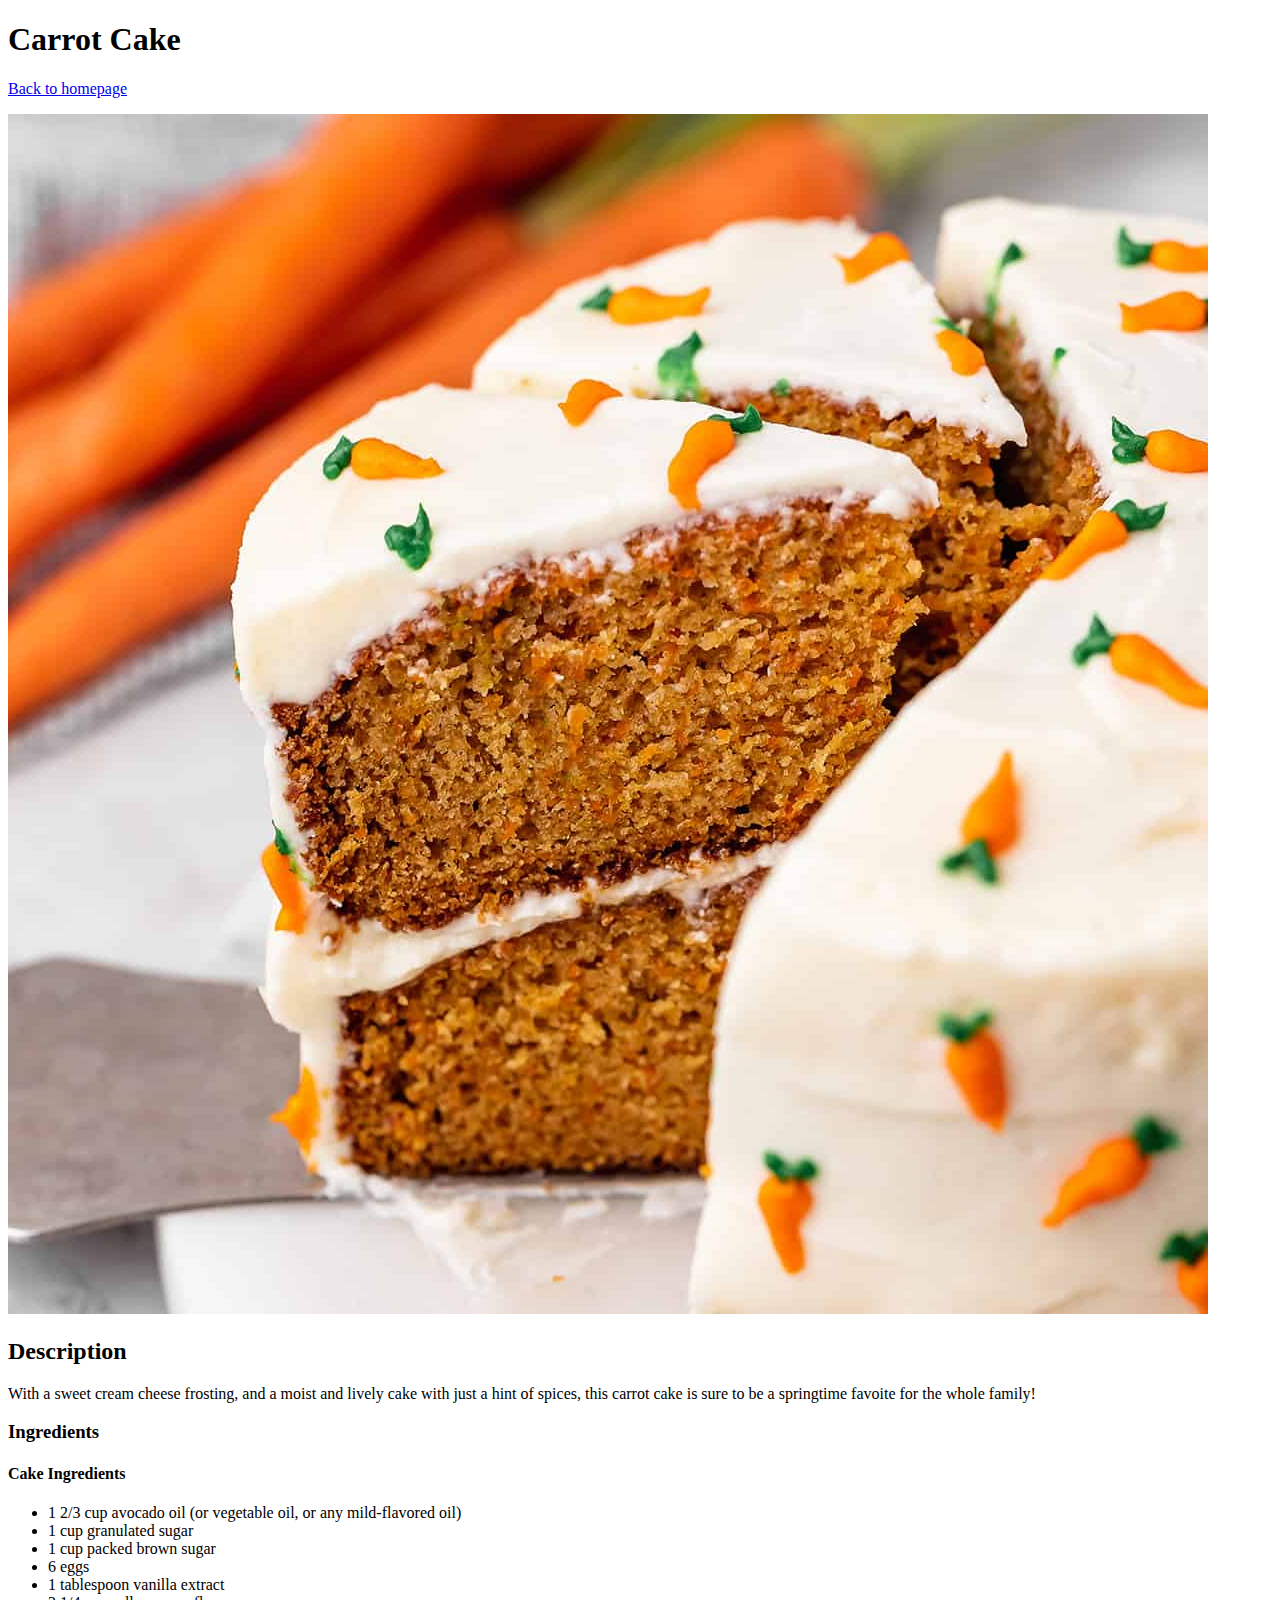
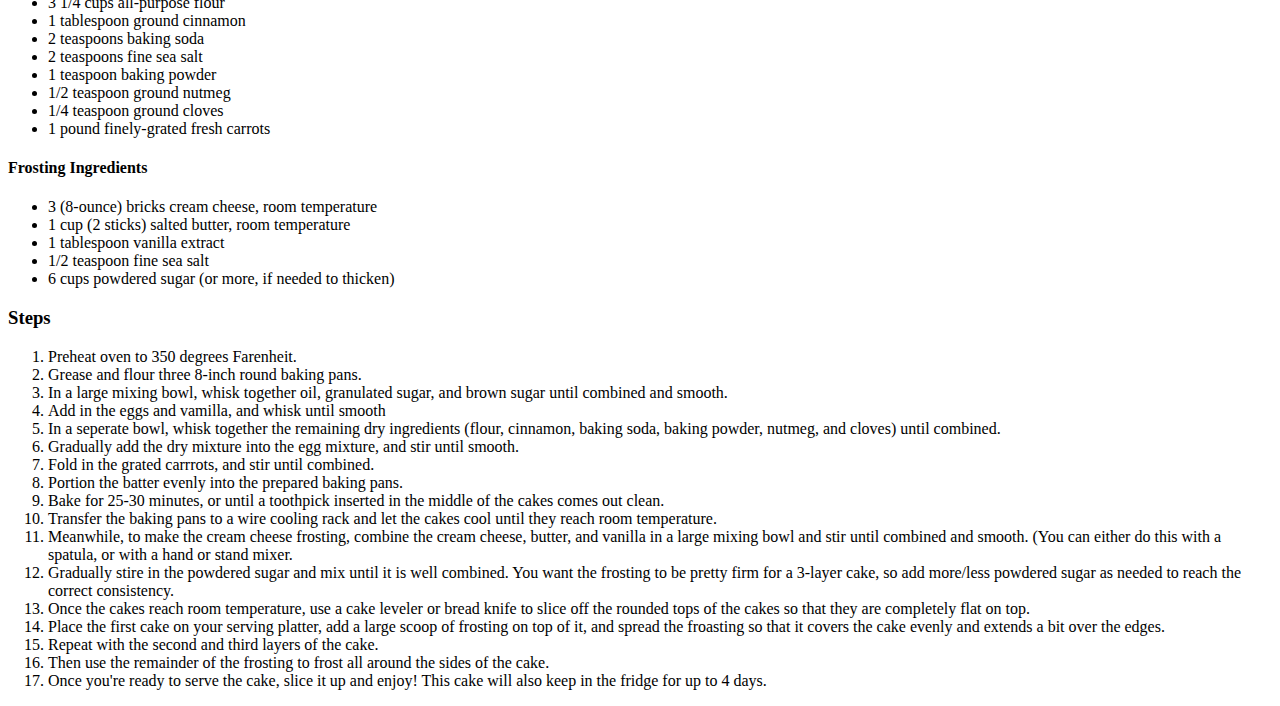
==== recipes/carrot-cake.html @ 6604dfc5 "Add Carrot Cake recipe and updated index.html navigation." ====
<!DOCTYPE html>
<html lang="en">
    <head>
        <meta charset="utf-8">
        <title>Carrot Cake</title>
    </head>
    <body>
        <h1>Carrot Cake</h1>
        <p><a href="../index.html">Back to homepage</a></p>
        <img src="../img/carrot-cake.jpeg" alt="A delicious carrot cake with cream cheese frosting.">
        <h2>Description</h2>
        <p>
            With a sweet cream cheese frosting, and a moist and lively cake with just a hint of spices, this carrot cake is sure to be a springtime favoite for the whole family!
        </p>
        <h3>Ingredients</h3>
        <h4>Cake Ingredients</h4>
        <ul>
            <li>1 2/3 cup avocado oil (or vegetable oil, or any mild-flavored oil)</li>
            <li>1 cup granulated sugar</li>
            <li>1 cup packed brown sugar</li>
            <li>6 eggs</li>
            <li>1 tablespoon vanilla extract</li>
            <li>3 1/4 cups all-purpose flour</li>
            <li>1 tablespoon ground cinnamon</li>
            <li>2 teaspoons baking soda</li>
            <li>2 teaspoons fine sea salt</li>
            <li>1 teaspoon baking powder</li>
            <li>1/2 teaspoon ground nutmeg</li>
            <li>1/4 teaspoon ground cloves</li>
            <li>1 pound finely-grated fresh carrots</li>
        </ul>
        <h4>Frosting Ingredients</h4>
        <ul>
            <li>3 (8-ounce) bricks cream cheese, room temperature</li>
            <li>1 cup (2 sticks) salted butter, room temperature</li>
            <li>1 tablespoon vanilla extract</li>
            <li>1/2 teaspoon fine sea salt</li>
            <li>6 cups powdered sugar (or more, if needed to thicken)</li>
        </ul>
        <h3>Steps</h3>
        <ol>
            <li>Preheat oven to 350 degrees Farenheit.</li>
            <li>Grease and flour three 8-inch round baking pans.</li>
            <li>In a large mixing bowl, whisk together oil, granulated sugar, and brown sugar until combined and smooth.</li>
            <li>Add in the eggs and vamilla, and whisk until smooth</li>
            <li>In a seperate bowl, whisk together the remaining dry ingredients (flour, cinnamon, baking soda, baking powder, nutmeg, and cloves) until combined.</li>
            <li>Gradually add the dry mixture into the egg mixture, and stir until smooth.</li>
            <li>Fold in the grated carrrots, and stir until combined.</li>
            <li>Portion the batter evenly into the prepared baking pans.</li>
            <li>Bake for 25-30 minutes, or until a toothpick inserted in the middle of the cakes comes out clean.</li>
            <li>Transfer the baking pans to a wire cooling rack and let the cakes cool until they reach room temperature.</li>
            <li>Meanwhile, to make the cream cheese frosting, combine the cream cheese, butter, and vanilla in a large mixing bowl and stir until combined and smooth. (You can either do this with a spatula, or with a hand or stand mixer.</li>
            <li>Gradually stire in the powdered sugar and mix until it is well combined. You want the frosting to be pretty firm for a 3-layer cake, so add more/less powdered sugar as needed to reach the correct consistency.</li>
            <li>Once the cakes reach room temperature, use a cake leveler or bread knife to slice off the rounded tops of the cakes so that they are completely flat on top.</li>
            <li>Place the first cake on your serving platter, add a large scoop of frosting on top of it, and spread the froasting so that it covers the cake evenly and extends a bit over the edges.</li>
            <li>Repeat with the second and third layers of the cake.</li>
            <li>Then use the remainder of the frosting to frost all around the sides of the cake.</li>
            <li>Once you're ready to serve the cake, slice it up and enjoy! This cake will also keep in the fridge for up to 4 days.</li>
        </ol>
    </body>
</html>
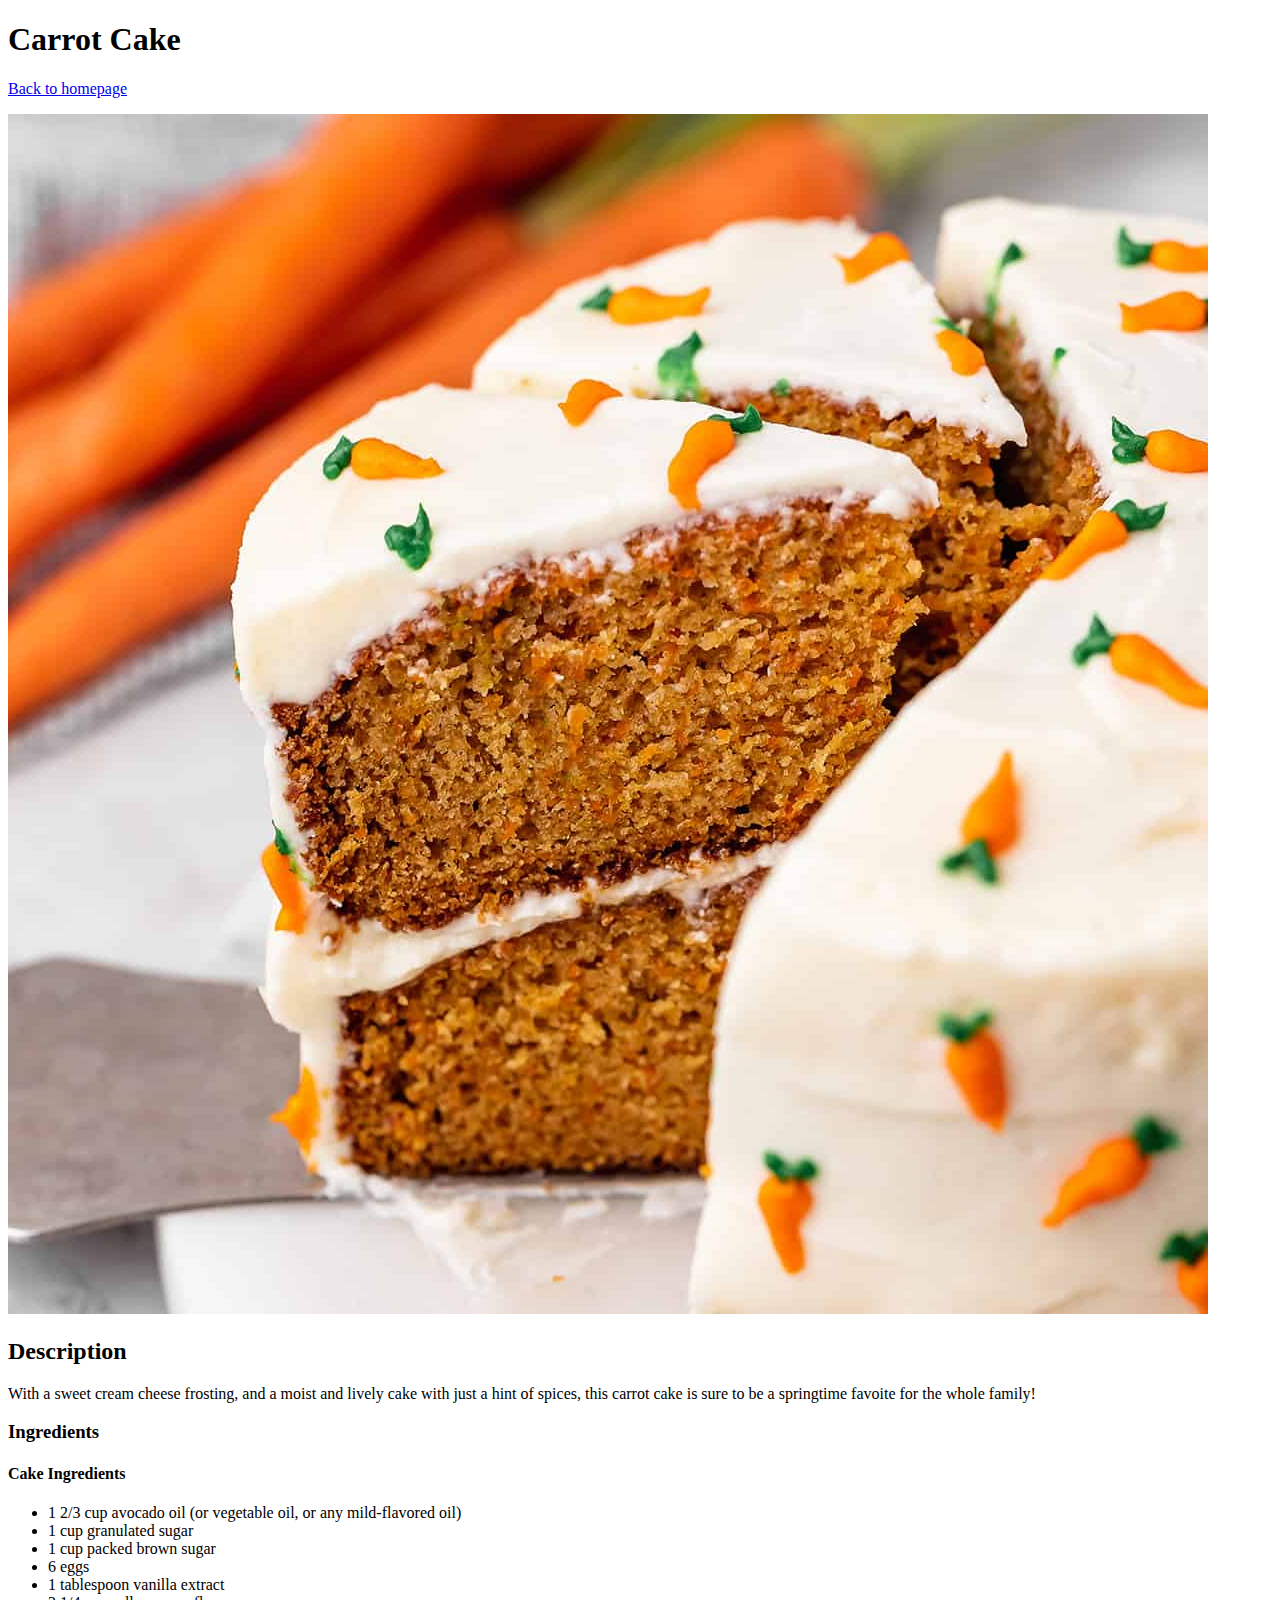
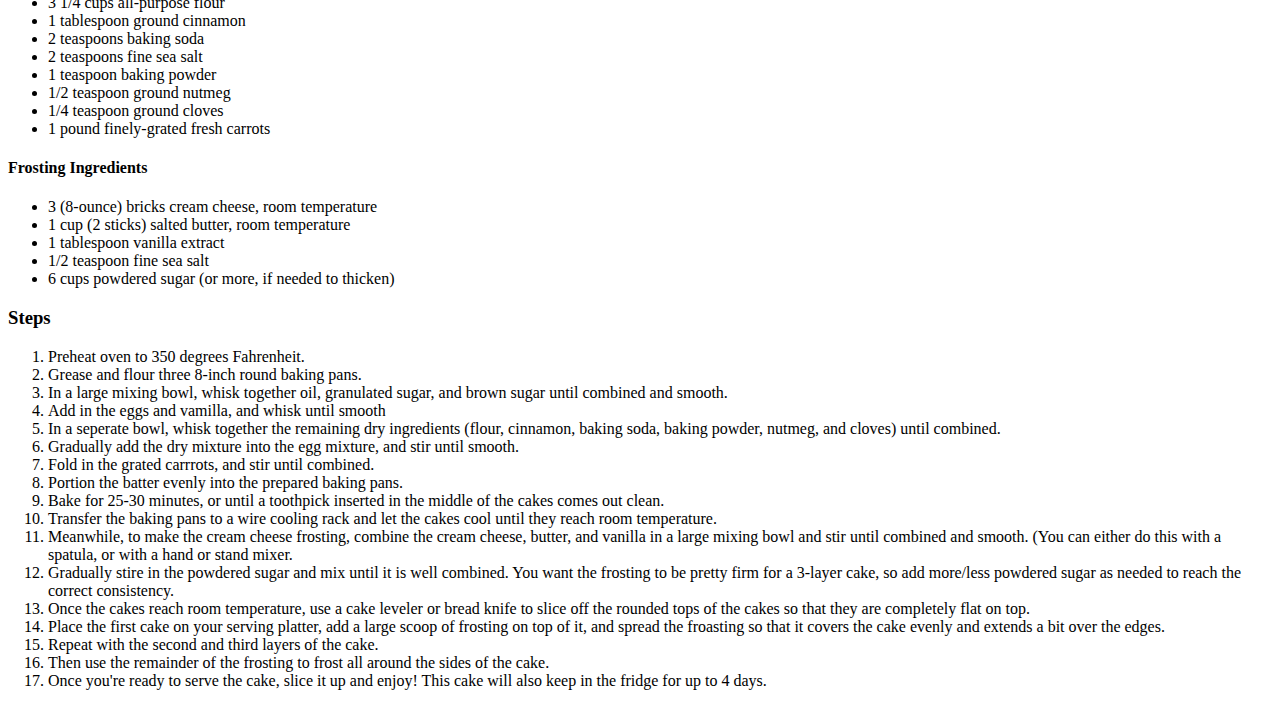
==== commit 0f3c205c: "Fixed a typo" ====
--- a/recipes/carrot-cake.html
+++ b/recipes/carrot-cake.html
@@ -39,7 +39,7 @@
         </ul>
         <h3>Steps</h3>
         <ol>
-            <li>Preheat oven to 350 degrees Farenheit.</li>
+            <li>Preheat oven to 350 degrees Fahrenheit.</li>
             <li>Grease and flour three 8-inch round baking pans.</li>
             <li>In a large mixing bowl, whisk together oil, granulated sugar, and brown sugar until combined and smooth.</li>
             <li>Add in the eggs and vamilla, and whisk until smooth</li>
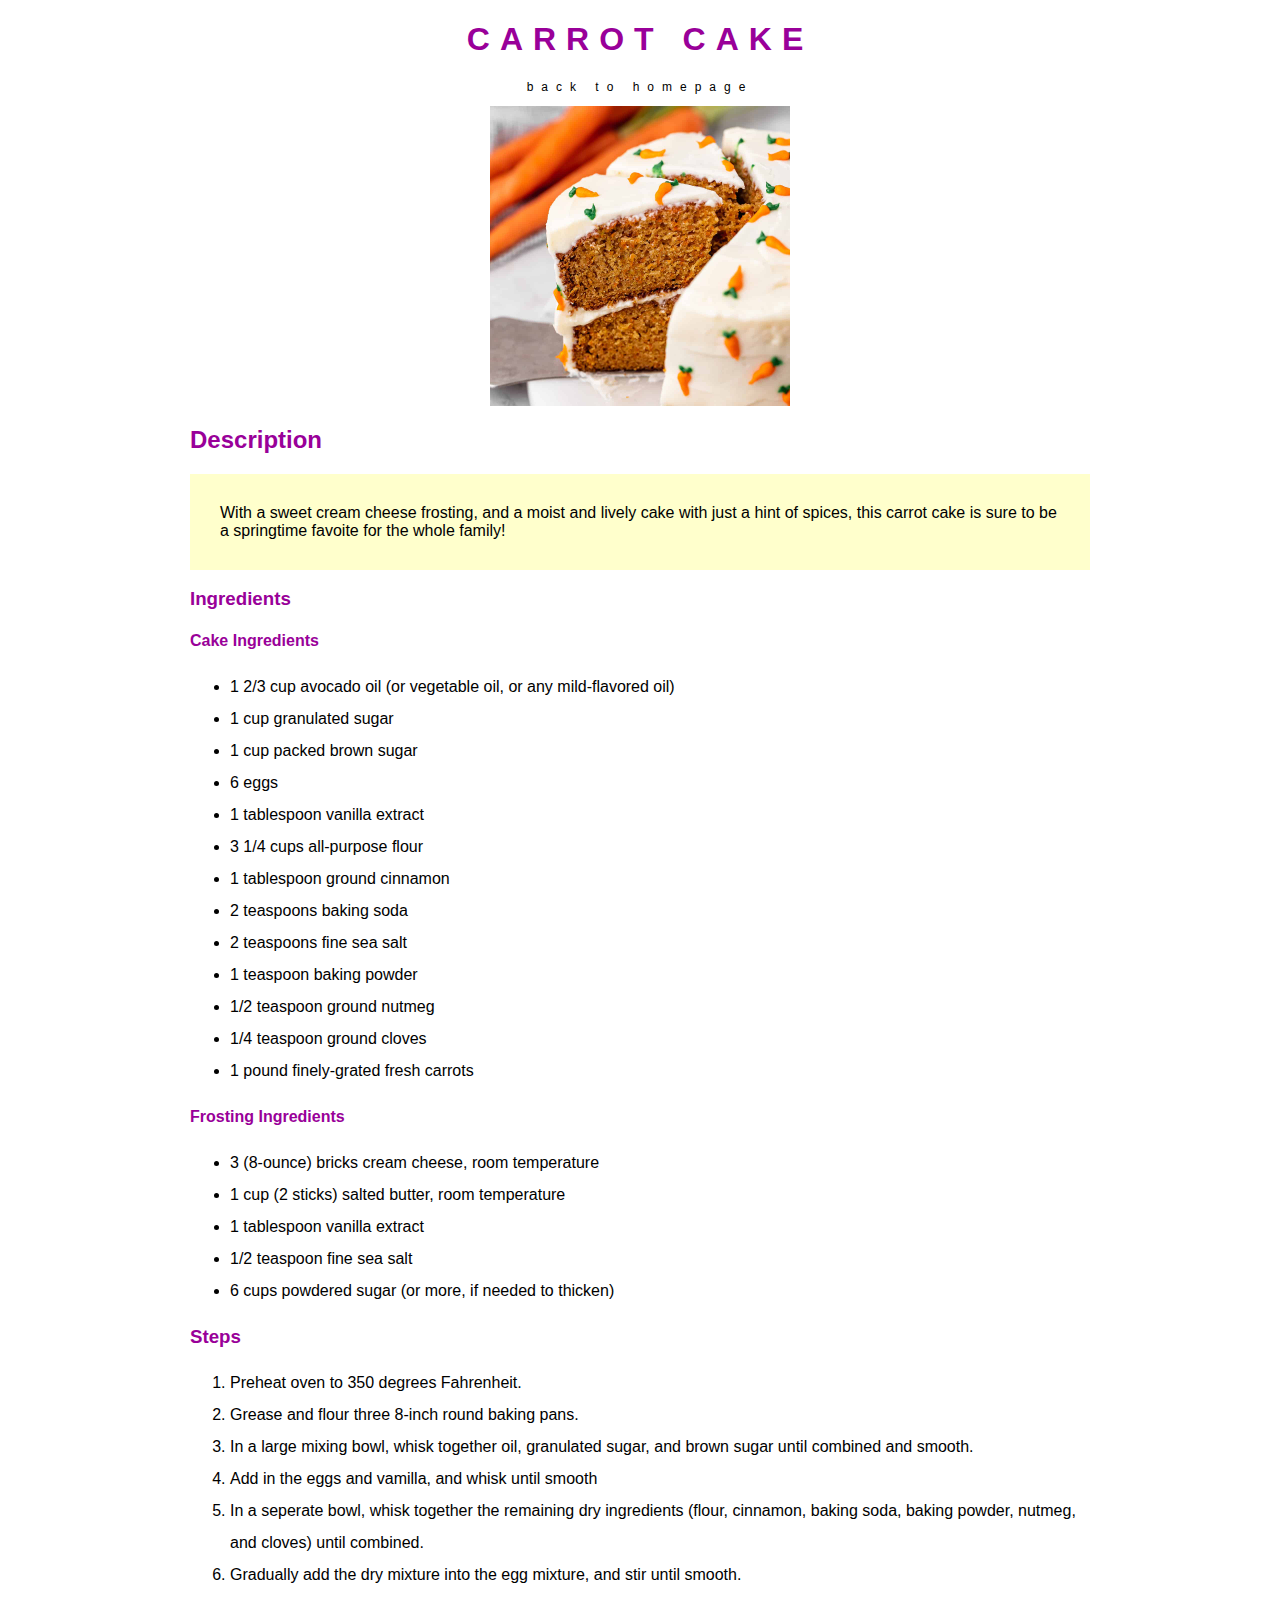
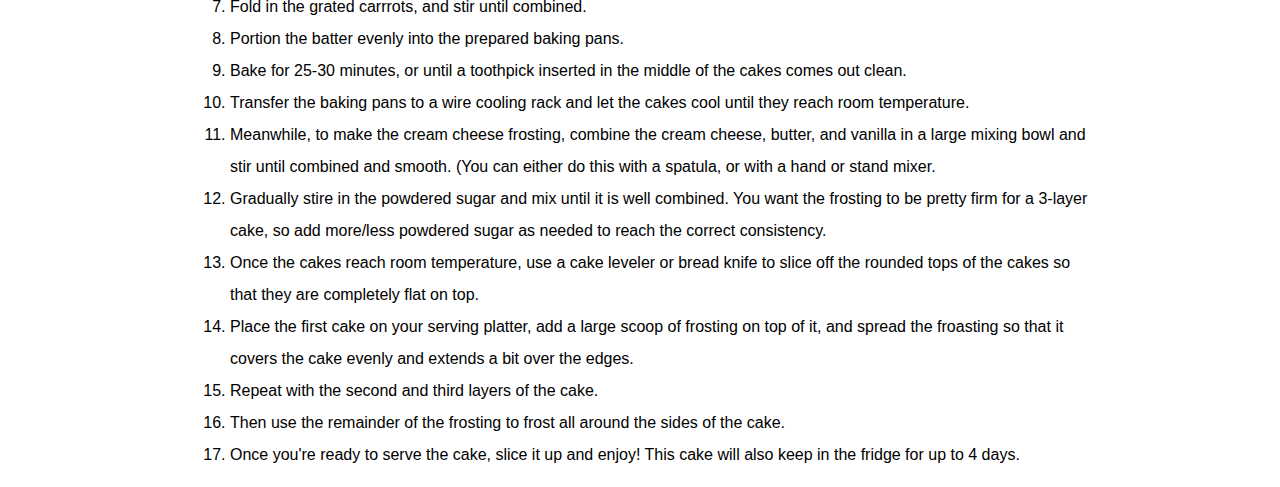
==== commit c9b1c42d: "Added some basic CSS styling to the pages" ====
--- a/recipes/carrot-cake.html
+++ b/recipes/carrot-cake.html
@@ -3,13 +3,14 @@
     <head>
         <meta charset="utf-8">
         <title>Carrot Cake</title>
+        <link rel="stylesheet" href="../css/style.css">
     </head>
     <body>
         <h1>Carrot Cake</h1>
-        <p><a href="../index.html">Back to homepage</a></p>
-        <img src="../img/carrot-cake.jpeg" alt="A delicious carrot cake with cream cheese frosting.">
+        <p class="back"><a href="../index.html">Back to homepage</a></p>
+        <img src="../img/carrot-cake.jpeg" class="center" alt="A delicious carrot cake with cream cheese frosting.">
         <h2>Description</h2>
-        <p>
+        <p class="callout-box">
             With a sweet cream cheese frosting, and a moist and lively cake with just a hint of spices, this carrot cake is sure to be a springtime favoite for the whole family!
         </p>
         <h3>Ingredients</h3>
--- a/css/style.css
+++ b/css/style.css
@@ -0,0 +1,66 @@
+body {
+    font-family: "Helvetica", san-serif;
+    max-width: 900px;
+    margin: 0 auto;
+}
+
+img {
+    max-width: 300px;
+    height: auto;
+}
+
+a {
+    color: black;
+    text-decoration: none;
+}
+
+a:hover {
+    text-decoration: underline;
+    color: #b65fcf;
+}
+
+h1 {
+    text-align: center;
+    text-transform: uppercase;
+    letter-spacing: 10px;
+}
+
+h1, 
+h2,
+h3,
+h4 {
+    color: #909;
+}
+
+li {
+    line-height: 2;
+}
+
+.main-nav {
+    margin: auto;
+    width: 50%;
+}
+.main-nav li {
+    display: inline;
+    padding: 10px;
+}
+
+.back {
+    text-transform: lowercase;
+    letter-spacing: 8px;
+    font-size: 12px;
+    color: #606;
+    text-align: center;
+}
+
+.center {
+    display: block;
+    margin: 0 auto;
+}
+
+.callout-box {
+    display: block;
+    background-color: #ffffcc;
+    padding: 30px;
+
+}